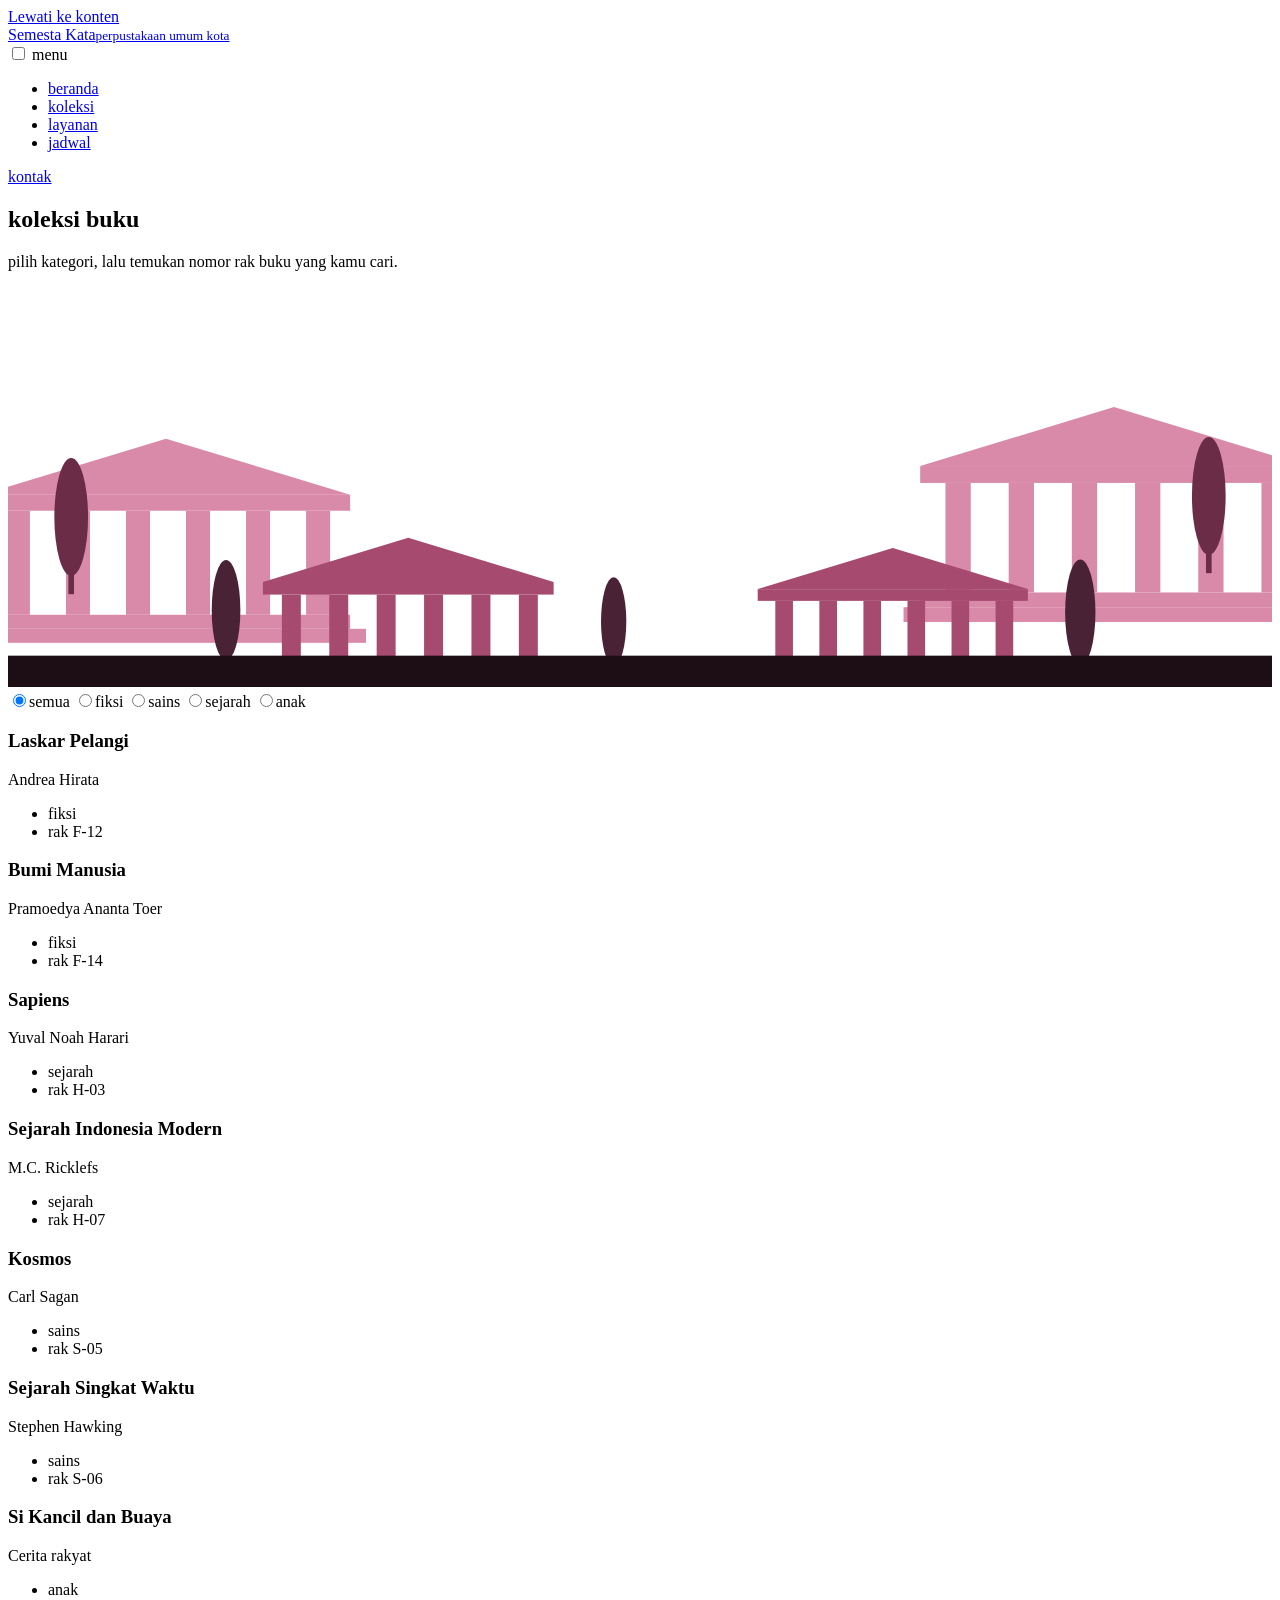
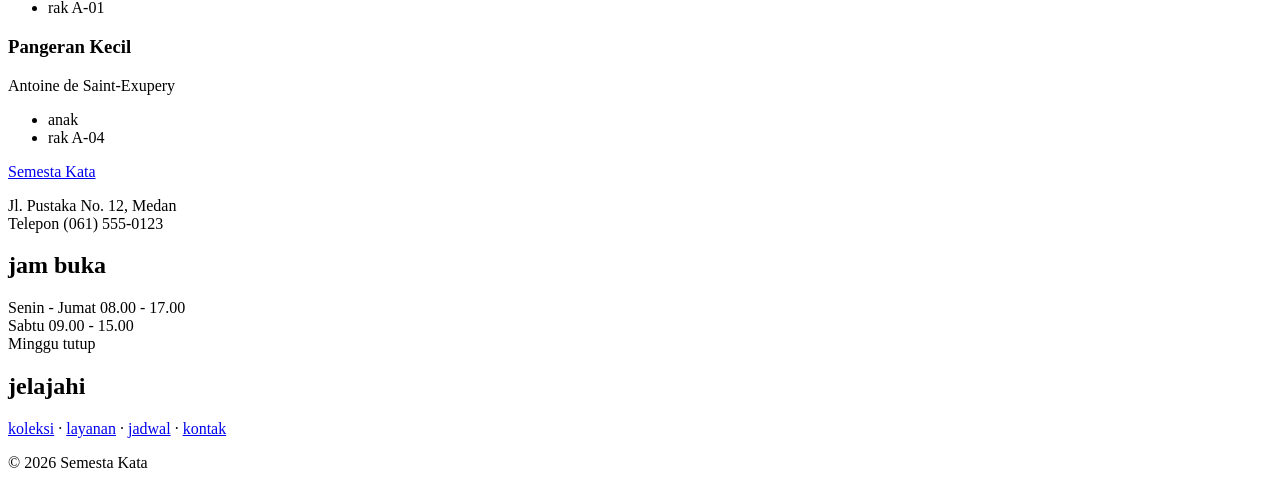
==== koleksi.html @ 6baf32d8 "Add files via upload" ====
<!doctype html>
<html lang="id">
  <head>
    <meta charset="UTF-8" />
    <meta name="viewport" content="width=device-width, initial-scale=1" />
    <title>Koleksi - Semesta Kata</title>
    <meta
      name="description"
      content="Telusuri koleksi buku Semesta Kata berdasarkan kategori."
    />
    <link
      rel="icon"
      href="data:image/svg+xml,%3Csvg xmlns='http://www.w3.org/2000/svg' viewBox='0 0 32 32'%3E%3Crect width='32' height='32' rx='9' fill='%23e84f90'/%3E%3Crect x='7' y='7' width='5' height='18' rx='1' fill='%232b1520'/%3E%3Crect x='14' y='7' width='5' height='18' rx='1' fill='%23fff'/%3E%3Crect x='21' y='9' width='5' height='16' rx='1' fill='%232b1520'/%3E%3C/svg%3E"
    />
    <link rel="stylesheet" href="Semesta-kata.css" />
  </head>
  <body>
    <svg width="0" height="0" style="position: absolute" aria-hidden="true">
      <symbol id="gedung" viewBox="0 0 200 104">
        <g fill="currentColor">
          <polygon points="8,30 100,2 192,30" />
          <rect x="8" y="30" width="184" height="8" />
          <rect x="20" y="38" width="12" height="52" />
          <rect x="50" y="38" width="12" height="52" />
          <rect x="80" y="38" width="12" height="52" />
          <rect x="110" y="38" width="12" height="52" />
          <rect x="140" y="38" width="12" height="52" />
          <rect x="170" y="38" width="12" height="52" />
          <rect x="8" y="90" width="184" height="7" />
          <rect y="97" width="200" height="7" />
        </g>
      </symbol>
      <symbol id="pohon" viewBox="0 0 30 100">
        <g fill="currentColor">
          <ellipse cx="15" cy="45" rx="12" ry="42" />
          <rect x="13" y="85" width="4" height="15" />
        </g>
      </symbol>
    </svg>
    <a class="skip-link" href="#konten">Lewati ke konten</a>
    <header class="site-header">
      <div class="container topbar">
        <a class="brand" href="index.html"
          >Semesta Kata<small>perpustakaan umum kota</small></a
        >
        <nav class="nav" aria-label="Menu utama">
          <input
            class="nav__check"
            type="checkbox"
            id="nav-toggle"
            aria-label="Buka menu"
          />
          <label class="nav__toggle" for="nav-toggle">menu</label>
          <div class="nav__panel">
            <ul class="nav__pill">
              <li><a href="index.html">beranda</a></li>
              <li><a href="koleksi.html" aria-current="page">koleksi</a></li>
              <li><a href="layanan.html">layanan</a></li>
              <li><a href="jadwal.html">jadwal</a></li>
            </ul>
            <a class="nav__cta" href="kontak.html">kontak</a>
          </div>
        </nav>
      </div>
    </header>
    <main id="konten">
      <section class="hero hero--sm">
        <div class="container">
          <h1 class="hero__title">koleksi buku</h1>
          <p class="hero__lead">
            pilih kategori, lalu temukan nomor rak buku yang kamu cari.
          </p>
        </div>
        <svg
          class="hero__art"
          viewBox="0 0 1200 380"
          preserveAspectRatio="xMidYMax slice"
          aria-hidden="true"
        >
          <use
            href="#gedung"
            x="-40"
            y="140"
            width="380"
            height="198"
            color="#d98aa8"
          />
          <use
            href="#gedung"
            x="850"
            y="110"
            width="400"
            height="208"
            color="#d98aa8"
          />
          <use
            href="#pohon"
            x="40"
            y="150"
            width="40"
            height="150"
            color="#6a2c47"
          />
          <use
            href="#pohon"
            x="1120"
            y="130"
            width="40"
            height="150"
            color="#6a2c47"
          />
          <use
            href="#gedung"
            x="230"
            y="235"
            width="300"
            height="156"
            color="#a64a70"
          />
          <use
            href="#gedung"
            x="700"
            y="245"
            width="280"
            height="145"
            color="#a64a70"
          />
          <use
            href="#pohon"
            x="190"
            y="250"
            width="34"
            height="125"
            color="#4a2236"
          />
          <use
            href="#pohon"
            x="560"
            y="270"
            width="30"
            height="105"
            color="#4a2236"
          />
          <use
            href="#pohon"
            x="1000"
            y="255"
            width="36"
            height="120"
            color="#4a2236"
          />
          <rect y="350" width="1200" height="30" fill="#1d0e15" />
        </svg>
      </section>
      <div class="tail" style="padding: 0"></div>
      <section class="sheet sheet--light">
        <div class="container catalog">
          <div class="filter" role="radiogroup" aria-label="Kategori buku">
            <input
              class="filter__radio"
              type="radio"
              name="kategori"
              id="k-semua"
              checked
            /><label class="filter__pill" for="k-semua">semua</label>
            <input
              class="filter__radio"
              type="radio"
              name="kategori"
              id="k-fiksi"
            /><label class="filter__pill" for="k-fiksi">fiksi</label>
            <input
              class="filter__radio"
              type="radio"
              name="kategori"
              id="k-sains"
            /><label class="filter__pill" for="k-sains">sains</label>
            <input
              class="filter__radio"
              type="radio"
              name="kategori"
              id="k-sejarah"
            /><label class="filter__pill" for="k-sejarah">sejarah</label>
            <input
              class="filter__radio"
              type="radio"
              name="kategori"
              id="k-anak"
            /><label class="filter__pill" for="k-anak">anak</label>
          </div>
          <div class="grid">
            <article class="book" data-kategori="Fiksi">
              <h3>Laskar Pelangi</h3>
              <p class="book__meta">Andrea Hirata</p>
              <ul class="pills">
                <li class="pill pill--pink">fiksi</li>
                <li class="pill">rak F-12</li>
              </ul>
            </article>
            <article class="book" data-kategori="Fiksi">
              <h3>Bumi Manusia</h3>
              <p class="book__meta">Pramoedya Ananta Toer</p>
              <ul class="pills">
                <li class="pill pill--pink">fiksi</li>
                <li class="pill">rak F-14</li>
              </ul>
            </article>
            <article class="book" data-kategori="Sejarah">
              <h3>Sapiens</h3>
              <p class="book__meta">Yuval Noah Harari</p>
              <ul class="pills">
                <li class="pill pill--pink">sejarah</li>
                <li class="pill">rak H-03</li>
              </ul>
            </article>
            <article class="book" data-kategori="Sejarah">
              <h3>Sejarah Indonesia Modern</h3>
              <p class="book__meta">M.C. Ricklefs</p>
              <ul class="pills">
                <li class="pill pill--pink">sejarah</li>
                <li class="pill">rak H-07</li>
              </ul>
            </article>
            <article class="book" data-kategori="Sains">
              <h3>Kosmos</h3>
              <p class="book__meta">Carl Sagan</p>
              <ul class="pills">
                <li class="pill pill--pink">sains</li>
                <li class="pill">rak S-05</li>
              </ul>
            </article>
            <article class="book" data-kategori="Sains">
              <h3>Sejarah Singkat Waktu</h3>
              <p class="book__meta">Stephen Hawking</p>
              <ul class="pills">
                <li class="pill pill--pink">sains</li>
                <li class="pill">rak S-06</li>
              </ul>
            </article>
            <article class="book" data-kategori="Anak">
              <h3>Si Kancil dan Buaya</h3>
              <p class="book__meta">Cerita rakyat</p>
              <ul class="pills">
                <li class="pill pill--pink">anak</li>
                <li class="pill">rak A-01</li>
              </ul>
            </article>
            <article class="book" data-kategori="Anak">
              <h3>Pangeran Kecil</h3>
              <p class="book__meta">Antoine de Saint-Exupery</p>
              <ul class="pills">
                <li class="pill pill--pink">anak</li>
                <li class="pill">rak A-04</li>
              </ul>
            </article>
          </div>
        </div>
      </section>
    </main>
    <footer class="site-footer">
      <div class="container site-footer__inner">
        <div>
          <a class="brand" href="index.html">Semesta Kata</a>
          <p>Jl. Pustaka No. 12, Medan<br />Telepon (061) 555-0123</p>
        </div>
        <div>
          <h2>jam buka</h2>
          <p>
            Senin - Jumat 08.00 - 17.00<br />Sabtu 09.00 - 15.00<br />Minggu
            tutup
          </p>
        </div>
        <div>
          <h2>jelajahi</h2>
          <p>
            <a href="koleksi.html">koleksi</a> &middot;
            <a href="layanan.html">layanan</a> &middot;
            <a href="jadwal.html">jadwal</a> &middot;
            <a href="kontak.html">kontak</a>
          </p>
        </div>
      </div>
      <p class="site-footer__copy">&copy; 2026 Semesta Kata</p>
    </footer>
  </body>
</html>
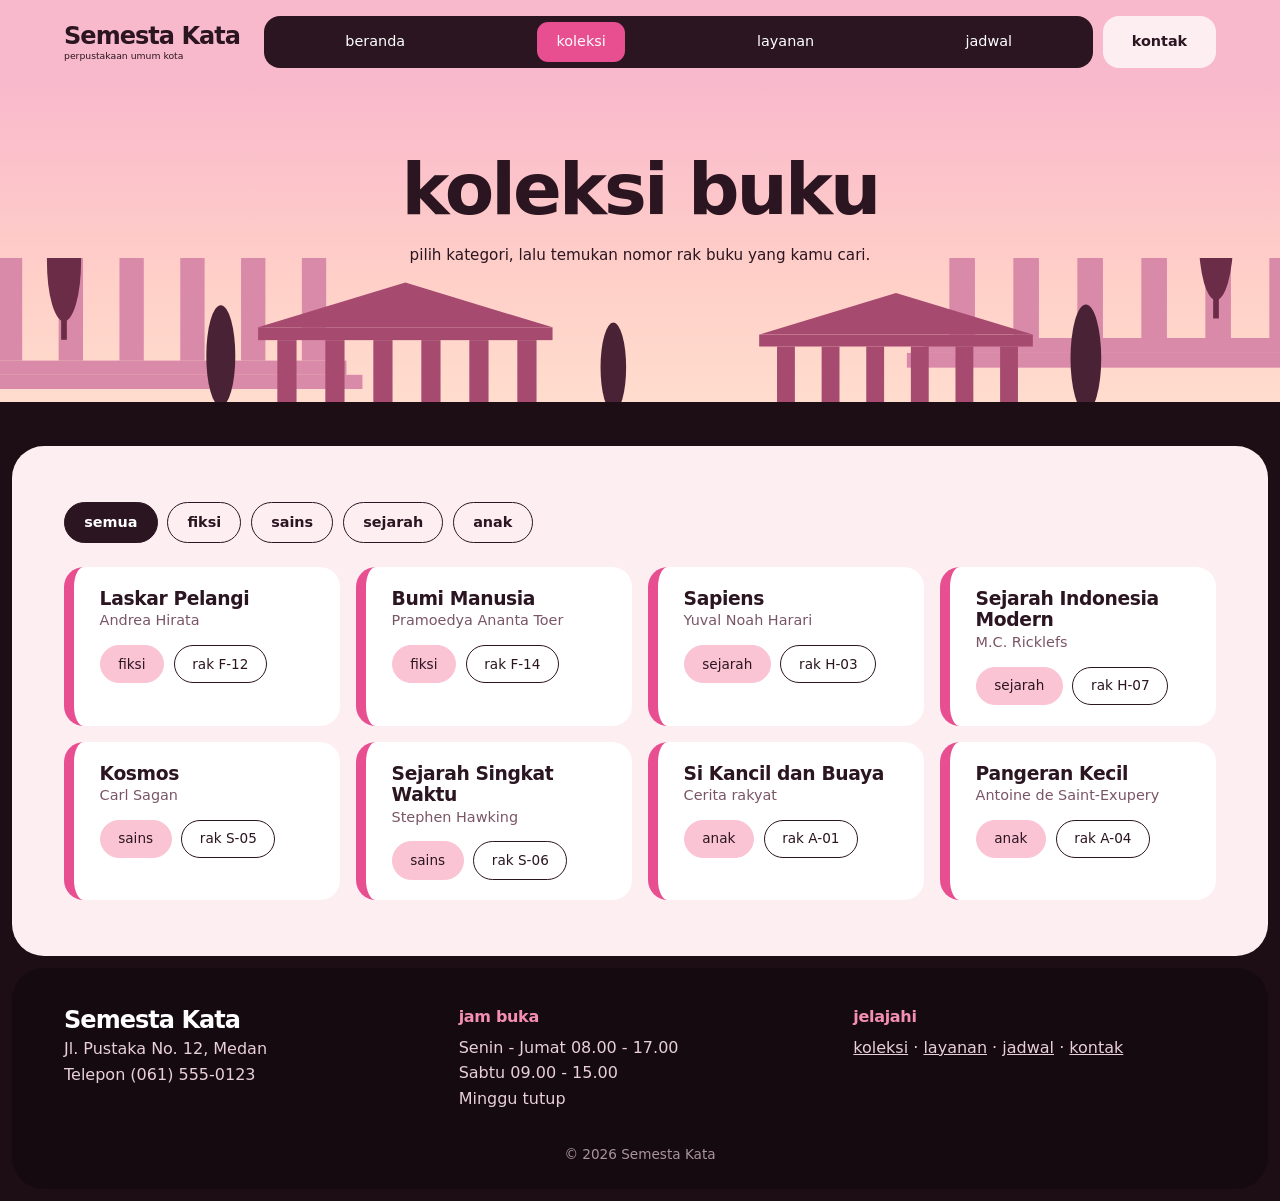
==== commit 915e5410: "Add files via upload" ====
--- a/koleksi.html
+++ b/koleksi.html
@@ -12,7 +12,7 @@
       rel="icon"
       href="data:image/svg+xml,%3Csvg xmlns='http://www.w3.org/2000/svg' viewBox='0 0 32 32'%3E%3Crect width='32' height='32' rx='9' fill='%23e84f90'/%3E%3Crect x='7' y='7' width='5' height='18' rx='1' fill='%232b1520'/%3E%3Crect x='14' y='7' width='5' height='18' rx='1' fill='%23fff'/%3E%3Crect x='21' y='9' width='5' height='16' rx='1' fill='%232b1520'/%3E%3C/svg%3E"
     />
-    <link rel="stylesheet" href="Semesta-kata.css" />
+    <link rel="stylesheet" href="semesta-kata.css" />
   </head>
   <body>
     <svg width="0" height="0" style="position: absolute" aria-hidden="true">
--- a/semesta-kata.css
+++ b/semesta-kata.css
@@ -0,0 +1,642 @@
+:root {
+  --plum: #2b1520;
+  --plum-2: #3a1c2c;
+  --ink: #2b1520;
+  --pink: #f48fb1;
+  --pink-hot: #e84f90;
+  --pink-soft: #fbc4d4;
+  --blush: #fdeef2;
+  --peach: #ffd8c4;
+  --muted: #7a5566;
+  --container: 72rem;
+}
+*,
+*::before,
+*::after {
+  box-sizing: border-box;
+}
+* {
+  margin: 0;
+}
+body {
+  font-family: "Inter", "Segoe UI", system-ui, sans-serif;
+  background: #1d0e15;
+  color: var(--ink);
+  line-height: 1.6;
+}
+svg {
+  display: block;
+  max-width: 100%;
+}
+h1,
+h2,
+h3 {
+  line-height: 1.15;
+  letter-spacing: -0.02em;
+  font-weight: 700;
+}
+p + p {
+  margin-top: 0.8rem;
+}
+a {
+  color: inherit;
+}
+:focus-visible {
+  outline: 3px solid var(--pink-hot);
+  outline-offset: 3px;
+}
+.container {
+  width: min(100% - 2.5rem, var(--container));
+  margin-inline: auto;
+}
+.skip-link {
+  position: absolute;
+  left: 1rem;
+  top: -4rem;
+  background: var(--plum);
+  color: #fff;
+  padding: 0.5rem 1rem;
+  border-radius: 0.6rem;
+  z-index: 99;
+}
+.skip-link:focus {
+  top: 0.5rem;
+}
+
+/* Header dan menu (menu mobile memakai checkbox, tanpa JS) */
+.site-header {
+  background: #f9b9cc;
+  padding: 1rem 0;
+}
+.topbar {
+  display: flex;
+  align-items: center;
+  gap: 1.5rem;
+}
+.brand {
+  font-size: 1.5rem;
+  font-weight: 800;
+  letter-spacing: -0.04em;
+  line-height: 1;
+  text-decoration: none;
+  color: var(--plum);
+}
+.brand small {
+  display: block;
+  font-size: 0.58rem;
+  font-weight: 500;
+  letter-spacing: 0;
+  margin-top: 0.2rem;
+}
+.nav {
+  flex: 1;
+}
+.nav__check {
+  position: absolute;
+  opacity: 0;
+  pointer-events: none;
+}
+.nav__toggle {
+  display: none;
+  cursor: pointer;
+  background: var(--plum);
+  color: #fff;
+  padding: 0.6rem 1.2rem;
+  border-radius: 1rem;
+  font-size: 0.9rem;
+  margin-left: auto;
+  width: max-content;
+}
+.nav__check:focus-visible + .nav__toggle {
+  outline: 3px solid var(--pink-hot);
+  outline-offset: 3px;
+}
+.nav__panel {
+  display: flex;
+  gap: 0.6rem;
+  align-items: center;
+}
+.nav__pill {
+  list-style: none;
+  padding: 0.35rem;
+  flex: 1;
+  display: flex;
+  justify-content: space-around;
+  background: var(--plum);
+  border-radius: 1rem;
+}
+.nav__pill a {
+  display: block;
+  color: #fff;
+  text-decoration: none;
+  font-size: 0.9rem;
+  padding: 0.55rem 1.2rem;
+  border-radius: 0.7rem;
+  transition: background-color 0.2s;
+}
+.nav__pill a:hover {
+  background: var(--plum-2);
+}
+.nav a[aria-current="page"] {
+  background: var(--pink-hot);
+  color: #fff;
+}
+.nav__cta {
+  background: var(--blush);
+  color: var(--plum);
+  text-decoration: none;
+  font-weight: 700;
+  font-size: 0.9rem;
+  padding: 0.9rem 1.8rem;
+  border-radius: 1rem;
+}
+.nav__cta:hover {
+  background: #fff;
+}
+.nav__cta[aria-current="page"] {
+  background: var(--pink-hot);
+  color: #fff;
+}
+
+/* Hero */
+.hero {
+  position: relative;
+  overflow: hidden;
+  text-align: center;
+  padding: 2rem 0 18rem;
+  background: linear-gradient(180deg, #f9b9cc 0, #ffcfc8 55%, #ffe0cf 100%);
+}
+.hero--sm {
+  padding-bottom: 9rem;
+}
+.hero .container {
+  position: relative;
+  z-index: 1;
+}
+.hero__word {
+  font-size: clamp(3.2rem, 12vw, 8.5rem);
+  font-weight: 800;
+  letter-spacing: -0.05em;
+  line-height: 1;
+  color: var(--plum);
+  margin: 2rem 0 1rem;
+}
+.hero__title {
+  font-size: clamp(2.4rem, 7vw, 4.5rem);
+  font-weight: 800;
+  letter-spacing: -0.04em;
+  color: var(--plum);
+  margin: 2rem 0 0.8rem;
+}
+.hero__lead {
+  max-width: 30rem;
+  margin: 0 auto 1.4rem;
+  font-size: 0.95rem;
+}
+.hero__art {
+  position: absolute;
+  left: 0;
+  bottom: 0;
+  width: 100%;
+  height: 22rem;
+  pointer-events: none;
+}
+.hero--sm .hero__art {
+  height: 11rem;
+}
+.tail {
+  background: #1d0e15;
+  padding: 2.5rem 0 3rem;
+}
+.tail__text {
+  font-size: clamp(1.8rem, 5vw, 3.4rem);
+  font-weight: 800;
+  letter-spacing: -0.03em;
+  line-height: 1.15;
+}
+.tail__text span {
+  display: block;
+}
+.tone-a {
+  color: var(--peach);
+}
+.tone-b {
+  color: var(--pink);
+  text-align: right;
+}
+
+/* Lembar dan kartu */
+.sheet {
+  border-radius: 2rem;
+  margin: 0.75rem 0.75rem 0;
+  padding: 3.5rem 0;
+}
+.sheet--light {
+  background: var(--blush);
+}
+.sheet--dark {
+  background: var(--plum);
+  color: #fff;
+}
+.split {
+  display: grid;
+  grid-template-columns: 1.6fr 1fr;
+  gap: 1rem;
+}
+.box {
+  background: #fff;
+  border-radius: 1.5rem;
+  padding: 1.8rem;
+}
+.box--dark {
+  background: linear-gradient(160deg, #4a2236, var(--plum));
+  color: #fff;
+}
+.box h2 {
+  font-size: 1.5rem;
+  margin-bottom: 1rem;
+}
+.box--dark em {
+  font-style: normal;
+  color: var(--pink);
+}
+.grid {
+  display: grid;
+  gap: 1rem;
+  grid-template-columns: repeat(auto-fit, minmax(15rem, 1fr));
+}
+.feature {
+  background: #fff;
+  border-radius: 1.5rem;
+  padding: 1.6rem;
+}
+.feature h3 {
+  margin-bottom: 0.5rem;
+  color: var(--pink-hot);
+}
+.sheet__title {
+  font-size: clamp(1.6rem, 3vw, 2.2rem);
+  margin-bottom: 1.5rem;
+}
+
+/* Pill dan tombol */
+.pills {
+  list-style: none;
+  padding: 0;
+  display: flex;
+  flex-wrap: wrap;
+  gap: 0.6rem;
+}
+.pill {
+  display: inline-block;
+  padding: 0.45rem 1.1rem;
+  border-radius: 99px;
+  font-size: 0.85rem;
+  text-decoration: none;
+  border: 1.5px solid var(--plum);
+  transition: background-color 0.2s;
+}
+.pill--dark {
+  background: var(--plum);
+  color: #fff;
+}
+.pill--pink {
+  background: var(--pink-soft);
+  border-color: var(--pink-soft);
+}
+.pill:hover {
+  background: var(--pink-hot);
+  border-color: var(--pink-hot);
+  color: #fff;
+}
+.btn {
+  display: inline-block;
+  border: 1.5px solid transparent;
+  cursor: pointer;
+  font: inherit;
+  font-size: 0.85rem;
+  font-weight: 600;
+  text-align: center;
+  text-decoration: none;
+  padding: 0.8rem 1.5rem;
+  border-radius: 0.9rem;
+  background: var(--plum);
+  color: #fff;
+  transition: background-color 0.2s;
+}
+.btn:hover {
+  background: var(--pink-hot);
+}
+.btn--line {
+  background: transparent;
+  border-color: var(--plum);
+  color: var(--plum);
+}
+.btn--line:hover {
+  background: var(--plum);
+  color: #fff;
+}
+.btn--light {
+  background: #fff;
+  color: var(--plum);
+}
+
+/* Tiga kartu tinggi */
+.formats {
+  display: grid;
+  grid-template-columns: minmax(0, 0.9fr) repeat(3, minmax(0, 1fr));
+  gap: 1rem;
+}
+.formats__intro p {
+  font-size: 0.9rem;
+  color: #e8cbd6;
+}
+.tall {
+  position: relative;
+  overflow: hidden;
+  min-height: 30rem;
+  border-radius: 1.5rem;
+  padding: 1.5rem;
+  display: flex;
+  flex-direction: column;
+  color: var(--plum);
+  background: linear-gradient(180deg, var(--pink), var(--peach));
+}
+.tall:nth-of-type(2) {
+  background: linear-gradient(180deg, #f7a1bf, #ffe0cc);
+}
+.tall:nth-of-type(3) {
+  background: linear-gradient(180deg, var(--pink-soft), #ffd9b8);
+}
+.tall h3 {
+  font-size: 1.3rem;
+}
+.tall p {
+  font-size: 0.85rem;
+  margin-top: 0.6rem;
+}
+.tall .btn {
+  margin-top: auto;
+  position: relative;
+  z-index: 1;
+}
+.tall__art {
+  position: absolute;
+  left: 0;
+  bottom: 0;
+  width: 100%;
+  height: 50%;
+  color: #8e3b5f;
+  opacity: 0.5;
+}
+
+/* Formulir */
+.quiz {
+  background: linear-gradient(120deg, #ffd0df, #ffe4d4);
+  border-radius: 2rem;
+  padding: 2rem;
+}
+.quiz h2 {
+  font-size: clamp(1.5rem, 3vw, 2.1rem);
+}
+.quiz__grid {
+  display: grid;
+  grid-template-columns: repeat(auto-fit, minmax(11rem, 1fr));
+  gap: 1rem;
+  margin: 1.4rem 0;
+}
+.field label {
+  display: block;
+  font-size: 0.85rem;
+  font-weight: 600;
+  margin-bottom: 0.4rem;
+}
+.control {
+  width: 100%;
+  font: inherit;
+  padding: 0.75rem 1rem;
+  border-radius: 0.8rem;
+  border: 1.5px solid transparent;
+  background: #fff;
+  color: var(--ink);
+}
+select.control {
+  appearance: none;
+  padding-right: 2.4rem;
+  background-image: url("data:image/svg+xml,%3Csvg xmlns='http://www.w3.org/2000/svg' width='12' height='8' viewBox='0 0 12 8'%3E%3Cpath d='M1 1l5 5 5-5' fill='none' stroke='%232b1520' stroke-width='2'/%3E%3C/svg%3E");
+  background-repeat: no-repeat;
+  background-position: right 1rem center;
+}
+.control:user-invalid {
+  border-color: var(--pink-hot);
+}
+.form {
+  display: grid;
+  gap: 1rem;
+}
+
+/* Koleksi */
+.filter {
+  display: flex;
+  flex-wrap: wrap;
+  gap: 0.6rem;
+  margin-bottom: 1.5rem;
+}
+.filter__radio {
+  position: absolute;
+  opacity: 0;
+  pointer-events: none;
+}
+.filter__pill {
+  padding: 0.5rem 1.2rem;
+  border: 1.5px solid var(--plum);
+  border-radius: 99px;
+  font-weight: 600;
+  font-size: 0.9rem;
+  cursor: pointer;
+  transition: background-color 0.2s;
+}
+.filter__pill:hover {
+  background: var(--pink-soft);
+}
+.filter__radio:checked + .filter__pill {
+  background: var(--plum);
+  color: #fff;
+}
+.filter__radio:focus-visible + .filter__pill {
+  outline: 3px solid var(--pink-hot);
+  outline-offset: 3px;
+}
+.catalog:has(#k-fiksi:checked) .book:not([data-kategori="Fiksi"]),
+.catalog:has(#k-sains:checked) .book:not([data-kategori="Sains"]),
+.catalog:has(#k-sejarah:checked) .book:not([data-kategori="Sejarah"]),
+.catalog:has(#k-anak:checked) .book:not([data-kategori="Anak"]) {
+  display: none;
+}
+.book {
+  background: #fff;
+  border-radius: 1.25rem;
+  padding: 1.3rem 1.3rem 1.3rem 1.6rem;
+  border-left: 10px solid var(--pink-hot);
+}
+.book__meta {
+  color: var(--muted);
+  font-size: 0.9rem;
+}
+.book .pills {
+  margin-top: 0.8rem;
+}
+
+/* Langkah, tabel, info */
+.steps {
+  list-style: none;
+  padding: 0;
+  counter-reset: s;
+  display: grid;
+  gap: 1rem;
+  grid-template-columns: repeat(auto-fit, minmax(14rem, 1fr));
+}
+.steps li {
+  counter-increment: s;
+  background: rgb(255 255 255/0.08);
+  border-radius: 1.25rem;
+  padding: 1.4rem;
+}
+.steps li::before {
+  content: counter(s);
+  display: grid;
+  place-items: center;
+  width: 2.2rem;
+  height: 2.2rem;
+  border-radius: 50%;
+  background: var(--pink);
+  color: var(--plum);
+  font-weight: 700;
+  margin-bottom: 0.8rem;
+}
+.steps h3 {
+  margin-bottom: 0.4rem;
+}
+.table-wrap {
+  overflow-x: auto;
+  background: #fff;
+  border-radius: 1.25rem;
+}
+table {
+  width: 100%;
+  border-collapse: collapse;
+}
+th,
+td {
+  text-align: left;
+  padding: 0.9rem 1.2rem;
+  border-bottom: 1px solid #f3d9e2;
+}
+thead th {
+  background: var(--pink-soft);
+}
+tbody tr:last-child td {
+  border-bottom: 0;
+}
+.info dt {
+  color: var(--pink);
+  font-size: 0.85rem;
+  margin-top: 1rem;
+}
+.info dd {
+  margin: 0;
+}
+
+/* Footer */
+.site-footer {
+  background: #150a10;
+  color: #e9cfd9;
+  margin: 0.75rem;
+  border-radius: 2rem;
+  padding: 2.5rem 0 1.5rem;
+}
+.site-footer__inner {
+  display: grid;
+  gap: 2rem;
+  grid-template-columns: repeat(auto-fit, minmax(14rem, 1fr));
+}
+.site-footer .brand {
+  color: #fff;
+}
+.site-footer h2 {
+  font-size: 1rem;
+  color: var(--pink);
+  margin-bottom: 0.5rem;
+}
+.site-footer__copy {
+  margin-top: 2rem;
+  text-align: center;
+  font-size: 0.85rem;
+  opacity: 0.7;
+}
+
+/* Responsif */
+@media (max-width: 60rem) {
+  .split,
+  .formats {
+    grid-template-columns: 1fr;
+  }
+  .tall {
+    min-height: 24rem;
+  }
+}
+@media (max-width: 48rem) {
+  .topbar {
+    justify-content: space-between;
+    position: relative;
+  }
+  .nav {
+    flex: none;
+  }
+  .nav__toggle {
+    display: block;
+  }
+  .nav__panel {
+    display: none;
+    position: absolute;
+    right: 0;
+    top: calc(100% + 0.6rem);
+    z-index: 20;
+    flex-direction: column;
+    align-items: stretch;
+    min-width: 14rem;
+    background: var(--plum);
+    padding: 0.6rem;
+    border-radius: 1.2rem;
+  }
+  .nav__check:checked ~ .nav__panel {
+    display: flex;
+  }
+  .nav__pill {
+    flex-direction: column;
+    padding: 0;
+    background: none;
+  }
+  .nav__cta {
+    text-align: center;
+    padding: 0.7rem;
+  }
+  .tone-b {
+    text-align: left;
+  }
+  .hero {
+    padding-bottom: 14rem;
+  }
+}
+@media (prefers-reduced-motion: reduce) {
+  * {
+    transition: none !important;
+  }
+}
+@media print {
+  .site-header,
+  .site-footer,
+  .hero__art {
+    display: none;
+  }
+}
